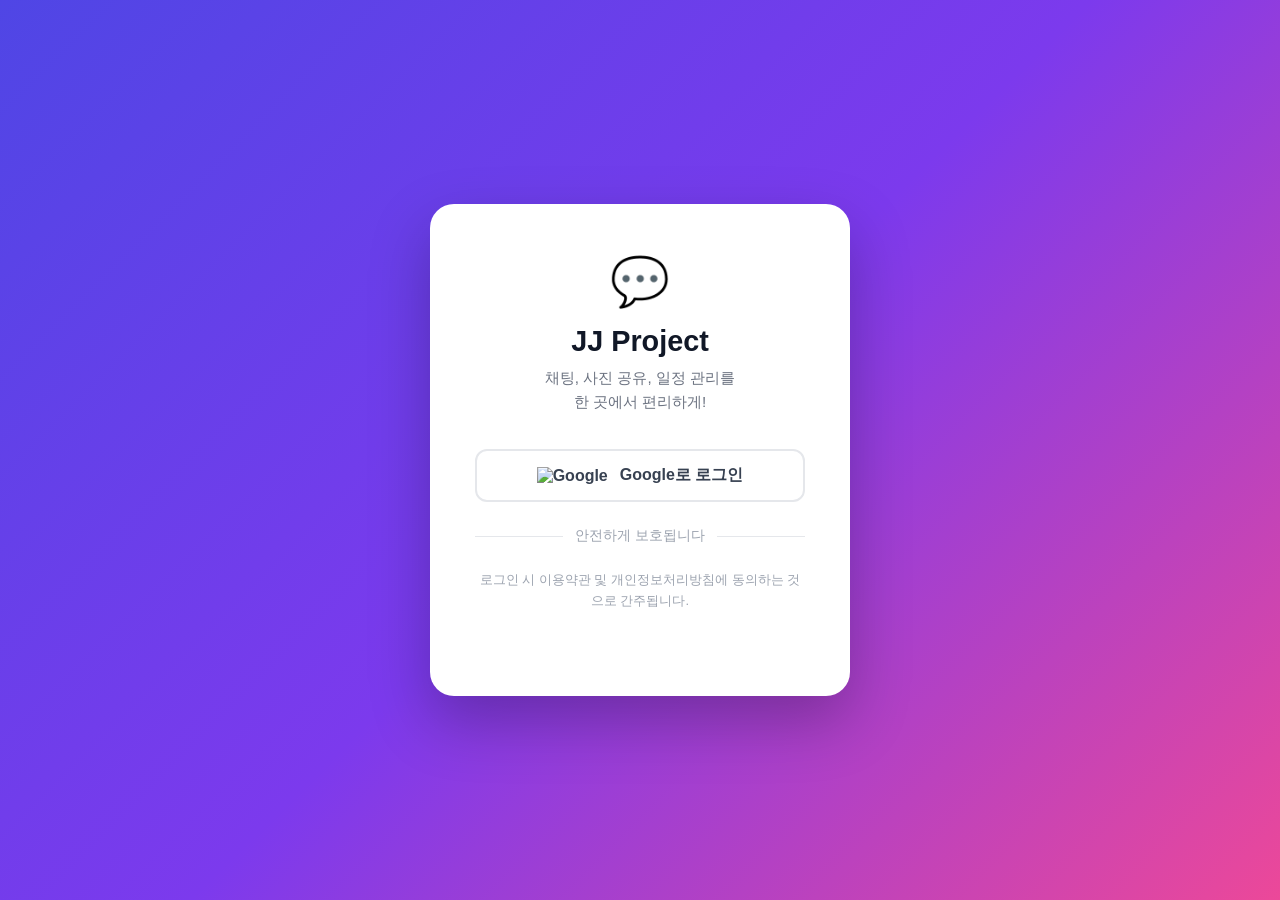
==== index.html @ 4e8d9620 "Initial commit" ====
<!DOCTYPE html>
<html lang="ko">
<head>
  <meta charset="UTF-8">
  <meta name="viewport" content="width=device-width, initial-scale=1.0">
  <title>JJ Project - 로그인</title>
  <link rel="stylesheet" href="css/style.css">
  <script src="https://cdn.jsdelivr.net/npm/@supabase/supabase-js@2"></script>
</head>
<body>

<div class="login-container">
  <div class="login-box">
    <div class="login-logo">💬</div>
    <h1>JJ Project</h1>
    <p>채팅, 사진 공유, 일정 관리를<br>한 곳에서 편리하게!</p>

    <button class="btn-google" onclick="signInWithGoogle()">
      <img src="https://www.gstatic.com/firebasejs/ui/2.0.0/images/auth/google.svg" alt="Google">
      Google로 로그인
    </button>

    <div class="login-divider">안전하게 보호됩니다</div>
    <p style="font-size:0.8rem; color:#9ca3af;">로그인 시 이용약관 및 개인정보처리방침에 동의하는 것으로 간주됩니다.</p>
  </div>
</div>

<div id="toast" class="toast"></div>

<script src="js/config.js"></script>
<script src="js/auth.js"></script>
<script>
  // 이미 로그인된 경우 채팅 페이지로 이동
  supabaseClient.auth.getSession().then(({ data: { session } }) => {
    if (session) {
      window.location.href = 'chat.html'
    }
  })
</script>
</body>
</html>
---- css/style.css ----
@import url('https://fonts.googleapis.com/css2?family=Pretendard:wght@400;500;600;700&display=swap');

* {
  margin: 0;
  padding: 0;
  box-sizing: border-box;
}

:root {
  --primary: #4F46E5;
  --primary-dark: #4338CA;
  --primary-light: #EEF2FF;
  --danger: #EF4444;
  --danger-dark: #DC2626;
  --gray-50: #f9fafb;
  --gray-100: #f3f4f6;
  --gray-200: #e5e7eb;
  --gray-400: #9ca3af;
  --gray-600: #6b7280;
  --gray-700: #374151;
  --gray-900: #111827;
  --shadow: 0 2px 8px rgba(0,0,0,0.08);
  --shadow-lg: 0 10px 30px rgba(0,0,0,0.12);
  --radius: 12px;
}

body {
  font-family: 'Pretendard', -apple-system, BlinkMacSystemFont, sans-serif;
  background-color: #f0f2f5;
  color: var(--gray-900);
  min-height: 100vh;
}

/* ===================== 네비게이션 ===================== */
.navbar {
  background: #ffffff;
  padding: 0 30px;
  display: flex;
  justify-content: space-between;
  align-items: center;
  box-shadow: var(--shadow);
  position: sticky;
  top: 0;
  z-index: 100;
  height: 64px;
}

.navbar .logo {
  font-size: 1.3rem;
  font-weight: 700;
  color: var(--primary);
  text-decoration: none;
}

.nav-links {
  display: flex;
  gap: 5px;
}

.nav-links a {
  padding: 8px 16px;
  border-radius: 8px;
  text-decoration: none;
  color: var(--gray-600);
  font-weight: 500;
  font-size: 0.9rem;
  transition: all 0.2s;
}

.nav-links a:hover,
.nav-links a.active {
  background: var(--primary-light);
  color: var(--primary);
}

.user-info {
  display: flex;
  align-items: center;
  gap: 12px;
}

.user-info img {
  width: 36px;
  height: 36px;
  border-radius: 50%;
  border: 2px solid var(--primary-light);
}

.user-info span {
  font-weight: 600;
  font-size: 0.9rem;
  color: var(--gray-700);
}

/* ===================== 버튼 ===================== */
.btn {
  padding: 10px 20px;
  border: none;
  border-radius: 8px;
  cursor: pointer;
  font-size: 0.9rem;
  font-weight: 600;
  transition: all 0.2s;
  font-family: inherit;
}

.btn-primary {
  background: var(--primary);
  color: white;
}

.btn-primary:hover {
  background: var(--primary-dark);
  transform: translateY(-1px);
}

.btn-danger {
  background: var(--danger);
  color: white;
}

.btn-danger:hover {
  background: var(--danger-dark);
}

.btn-secondary {
  background: var(--gray-100);
  color: var(--gray-700);
}

.btn-secondary:hover {
  background: var(--gray-200);
}

.btn-google {
  display: flex;
  align-items: center;
  justify-content: center;
  gap: 12px;
  width: 100%;
  padding: 14px;
  border: 2px solid var(--gray-200);
  border-radius: 12px;
  background: white;
  cursor: pointer;
  font-size: 1rem;
  font-weight: 600;
  color: var(--gray-700);
  transition: all 0.2s;
  font-family: inherit;
}

.btn-google:hover {
  border-color: var(--primary);
  background: var(--primary-light);
  transform: translateY(-1px);
}

.btn-logout {
  padding: 7px 14px;
  border: 1.5px solid var(--gray-200);
  border-radius: 8px;
  background: white;
  cursor: pointer;
  font-size: 0.85rem;
  font-weight: 600;
  color: var(--gray-600);
  transition: all 0.2s;
  font-family: inherit;
}

.btn-logout:hover {
  border-color: var(--danger);
  color: var(--danger);
}

/* ===================== 로그인 화면 ===================== */
.login-container {
  display: flex;
  justify-content: center;
  align-items: center;
  min-height: 100vh;
  background: linear-gradient(135deg, #4F46E5 0%, #7C3AED 50%, #EC4899 100%);
}

.login-box {
  background: white;
  padding: 50px 45px;
  border-radius: 24px;
  text-align: center;
  width: 100%;
  max-width: 420px;
  box-shadow: 0 25px 60px rgba(0,0,0,0.25);
}

.login-logo {
  font-size: 3rem;
  margin-bottom: 15px;
}

.login-box h1 {
  font-size: 1.8rem;
  font-weight: 700;
  margin-bottom: 8px;
  color: var(--gray-900);
}

.login-box p {
  color: var(--gray-600);
  margin-bottom: 35px;
  font-size: 0.95rem;
  line-height: 1.6;
}

.login-divider {
  display: flex;
  align-items: center;
  gap: 12px;
  margin: 25px 0;
  color: var(--gray-400);
  font-size: 0.85rem;
}

.login-divider::before,
.login-divider::after {
  content: '';
  flex: 1;
  height: 1px;
  background: var(--gray-200);
}

/* ===================== 컨테이너 ===================== */
.container {
  max-width: 1200px;
  margin: 0 auto;
  padding: 24px 20px;
}

.page-header {
  display: flex;
  justify-content: space-between;
  align-items: center;
  margin-bottom: 24px;
}

.page-header h2 {
  font-size: 1.4rem;
  font-weight: 700;
  color: var(--gray-900);
}

/* ===================== 채팅 ===================== */
.chat-container {
  display: grid;
  grid-template-columns: 280px 1fr;
  gap: 20px;
  height: calc(100vh - 112px);
}

.room-list {
  background: white;
  border-radius: var(--radius);
  padding: 15px;
  overflow-y: auto;
  box-shadow: var(--shadow);
}

.room-list-header {
  display: flex;
  justify-content: space-between;
  align-items: center;
  margin-bottom: 12px;
  padding-bottom: 12px;
  border-bottom: 1px solid var(--gray-100);
}

.room-list-header span {
  font-weight: 700;
  color: var(--gray-700);
}

.room-item {
  padding: 12px 14px;
  border-radius: 10px;
  cursor: pointer;
  margin-bottom: 4px;
  transition: all 0.2s;
}

.room-item:hover {
  background: var(--gray-100);
}

.room-item.active {
  background: var(--primary-light);
  color: var(--primary);
}

.chat-box {
  background: white;
  border-radius: var(--radius);
  display: flex;
  flex-direction: column;
  box-shadow: var(--shadow);
  overflow: hidden;
}

.chat-header {
  padding: 16px 20px;
  border-bottom: 1px solid var(--gray-100);
  font-weight: 700;
  color: var(--gray-700);
  background: var(--gray-50);
}

.chat-messages {
  flex: 1;
  overflow-y: auto;
  padding: 20px;
  display: flex;
  flex-direction: column;
  gap: 12px;
}

.chat-empty {
  display: flex;
  flex-direction: column;
  align-items: center;
  justify-content: center;
  height: 100%;
  color: var(--gray-400);
  gap: 10px;
}

.message {
  display: flex;
  gap: 10px;
  align-items: flex-end;
}

.message.mine {
  flex-direction: row-reverse;
}

.message img {
  width: 34px;
  height: 34px;
  border-radius: 50%;
  flex-shrink: 0;
}

.message-content {
  max-width: 65%;
}

.message-name {
  font-size: 0.72rem;
  color: var(--gray-400);
  margin-bottom: 4px;
  padding: 0 4px;
}

.message.mine .message-name {
  text-align: right;
}

.message-bubble {
  padding: 10px 14px;
  border-radius: 16px;
  background: var(--gray-100);
  font-size: 0.9rem;
  line-height: 1.5;
  word-break: break-word;
}

.message.mine .message-bubble {
  background: var(--primary);
  color: white;
}

.message-time {
  font-size: 0.68rem;
  color: var(--gray-400);
  margin-top: 3px;
  padding: 0 4px;
}

.message.mine .message-time {
  text-align: right;
}

.chat-input {
  padding: 14px 16px;
  border-top: 1px solid var(--gray-200);
  display: flex;
  gap: 10px;
  background: white;
}

.chat-input input {
  flex: 1;
  padding: 11px 16px;
  border: 2px solid var(--gray-200);
  border-radius: 10px;
  font-size: 0.9rem;
  outline: none;
  transition: border-color 0.2s;
  font-family: inherit;
}

.chat-input input:focus {
  border-color: var(--primary);
}

/* ===================== 갤러리 ===================== */
.upload-area {
  border: 2px dashed var(--primary);
  border-radius: var(--radius);
  padding: 45px;
  text-align: center;
  cursor: pointer;
  margin-bottom: 24px;
  transition: all 0.2s;
  background: #f8f9ff;
}

.upload-area:hover {
  background: var(--primary-light);
}

.upload-area .upload-icon {
  font-size: 3rem;
  margin-bottom: 12px;
}

.upload-area p {
  color: var(--gray-600);
  margin-top: 6px;
  font-size: 0.9rem;
}

.upload-area strong {
  color: var(--primary);
}

.gallery-grid {
  display: grid;
  grid-template-columns: repeat(auto-fill, minmax(220px, 1fr));
  gap: 16px;
}

.photo-card {
  border-radius: var(--radius);
  overflow: hidden;
  box-shadow: var(--shadow);
  background: white;
  transition: transform 0.2s, box-shadow 0.2s;
}

.photo-card:hover {
  transform: translateY(-3px);
  box-shadow: var(--shadow-lg);
}

.photo-card img {
  width: 100%;
  height: 180px;
  object-fit: cover;
  cursor: pointer;
  display: block;
}

.photo-info {
  padding: 12px;
}

.photo-info .file-name {
  font-weight: 600;
  color: var(--gray-700);
  font-size: 0.85rem;
  white-space: nowrap;
  overflow: hidden;
  text-overflow: ellipsis;
  margin-bottom: 4px;
}

.photo-info .file-meta {
  font-size: 0.75rem;
  color: var(--gray-400);
  margin-bottom: 10px;
}

.photo-actions {
  display: flex;
  gap: 6px;
}

/* ===================== 이미지 미리보기 모달 ===================== */
.image-preview-modal {
  position: fixed;
  top: 0;
  left: 0;
  width: 100%;
  height: 100%;
  background: rgba(0,0,0,0.92);
  display: none;
  justify-content: center;
  align-items: center;
  z-index: 2000;
  flex-direction: column;
  gap: 16px;
}

.image-preview-modal.active {
  display: flex;
}

.image-preview-modal img {
  max-width: 90vw;
  max-height: 80vh;
  border-radius: 10px;
  object-fit: contain;
}

.preview-controls {
  display: flex;
  gap: 12px;
  align-items: center;
}

.preview-title {
  color: white;
  font-size: 0.9rem;
  font-weight: 600;
}

.close-btn {
  position: absolute;
  top: 20px;
  right: 20px;
  color: white;
  font-size: 2rem;
  cursor: pointer;
  background: none;
  border: none;
  line-height: 1;
  opacity: 0.8;
  transition: opacity 0.2s;
}

.close-btn:hover {
  opacity: 1;
}

/* ===================== 일정 ===================== */
.schedule-list {
  display: flex;
  flex-direction: column;
  gap: 10px;
}

.schedule-section-title {
  font-weight: 700;
  margin: 16px 0 10px;
  font-size: 0.95rem;
}

.schedule-item {
  background: white;
  border-radius: var(--radius);
  padding: 18px 20px;
  box-shadow: var(--shadow);
  border-left: 4px solid var(--primary);
  display: flex;
  justify-content: space-between;
  align-items: center;
  gap: 12px;
  transition: transform 0.2s;
}

.schedule-item:hover {
  transform: translateX(3px);
}

.schedule-title {
  font-weight: 700;
  font-size: 1rem;
  margin-bottom: 5px;
  color: var(--gray-900);
}

.schedule-date {
  font-size: 0.83rem;
  color: var(--gray-600);
}

.schedule-desc {
  font-size: 0.83rem;
  color: var(--gray-600);
  margin-top: 5px;
}

.schedule-actions {
  display: flex;
  gap: 6px;
  flex-shrink: 0;
}

/* ===================== 모달 ===================== */
.modal-overlay {
  position: fixed;
  top: 0;
  left: 0;
  width: 100%;
  height: 100%;
  background: rgba(0,0,0,0.5);
  display: none;
  justify-content: center;
  align-items: center;
  z-index: 1000;
}

.modal-overlay.active {
  display: flex;
}

.modal {
  background: white;
  border-radius: 20px;
  padding: 32px;
  width: 90%;
  max-width: 480px;
  max-height: 90vh;
  overflow-y: auto;
  box-shadow: 0 20px 60px rgba(0,0,0,0.2);
}

.modal h2 {
  margin-bottom: 24px;
  color: var(--gray-900);
  font-size: 1.2rem;
}

.modal-footer {
  display: flex;
  gap: 10px;
  justify-content: flex-end;
  margin-top: 24px;
}

.form-group {
  margin-bottom: 16px;
}

.form-group label {
  display: block;
  font-weight: 600;
  margin-bottom: 7px;
  color: var(--gray-700);
  font-size: 0.9rem;
}

.form-group input,
.form-group textarea,
.form-group select {
  width: 100%;
  padding: 11px 14px;
  border: 2px solid var(--gray-200);
  border-radius: 10px;
  font-size: 0.9rem;
  outline: none;
  transition: border-color 0.2s;
  font-family: inherit;
  background: white;
}

.form-group input:focus,
.form-group textarea:focus {
  border-color: var(--primary);
}

.form-group textarea {
  resize: vertical;
  min-height: 80px;
}

/* ===================== 토스트 ===================== */
.toast {
  position: fixed;
  bottom: 30px;
  right: 30px;
  background: var(--gray-900);
  color: white;
  padding: 12px 20px;
  border-radius: 10px;
  font-size: 0.9rem;
  font-weight: 500;
  opacity: 0;
  transform: translateY(10px);
  transition: all 0.3s;
  z-index: 9999;
  max-width: 300px;
}

.toast.show {
  opacity: 1;
  transform: translateY(0);
}

.toast.error {
  background: var(--danger);
}

/* ===================== 반응형 ===================== */
@media (max-width: 768px) {
  .navbar {
    padding: 0 16px;
  }

  .nav-links a {
    padding: 7px 10px;
    font-size: 0.82rem;
  }

  .chat-container {
    grid-template-columns: 1fr;
    height: auto;
  }

  .room-list {
    height: 180px;
  }

  .chat-box {
    height: 500px;
  }

  .gallery-grid {
    grid-template-columns: repeat(auto-fill, minmax(160px, 1fr));
  }

  .container {
    padding: 16px;
  }

  .page-header {
    flex-direction: column;
    gap: 12px;
    align-items: flex-start;
  }
}
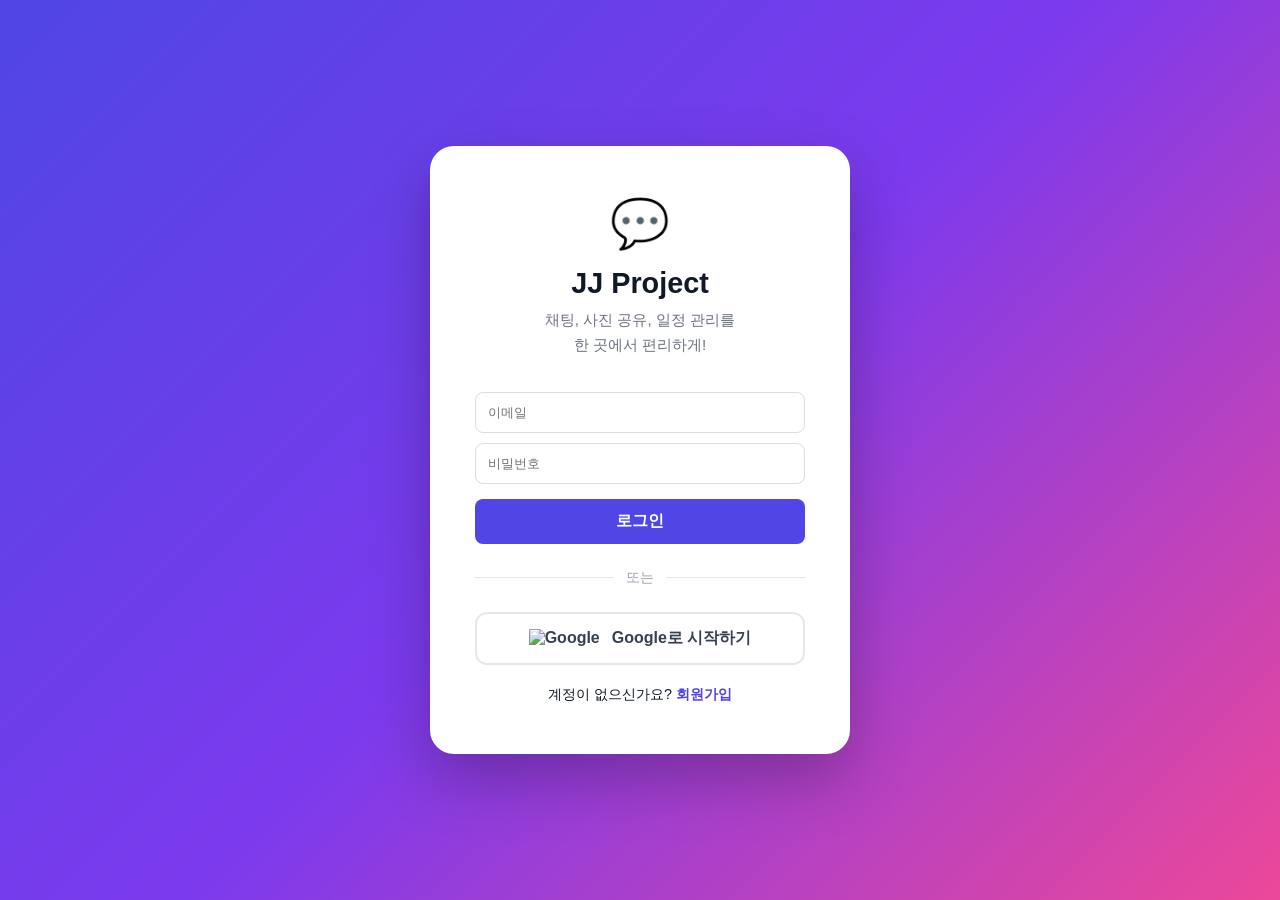
==== commit 53fee12b: "Add email authentication and admin approval flow" ====
--- a/index.html
+++ b/index.html
@@ -15,13 +15,22 @@
     <h1>JJ Project</h1>
     <p>채팅, 사진 공유, 일정 관리를<br>한 곳에서 편리하게!</p>
 
+    <div class="email-login-form">
+      <input type="email" id="loginEmail" placeholder="이메일" class="input-field" style="width:100%; margin-bottom:10px; padding:12px; border-radius:8px; border:1px solid #ddd;">
+      <input type="password" id="loginPassword" placeholder="비밀번호" class="input-field" style="width:100%; margin-bottom:15px; padding:12px; border-radius:8px; border:1px solid #ddd;">
+      <button class="btn btn-primary" style="width:100%; padding:12px; font-size:1rem; border-radius:8px;" onclick="signInWithEmail()">로그인</button>
+    </div>
+
+    <div class="login-divider">또는</div>
+
     <button class="btn-google" onclick="signInWithGoogle()">
       <img src="https://www.gstatic.com/firebasejs/ui/2.0.0/images/auth/google.svg" alt="Google">
-      Google로 로그인
+      Google로 시작하기
     </button>
 
-    <div class="login-divider">안전하게 보호됩니다</div>
-    <p style="font-size:0.8rem; color:#9ca3af;">로그인 시 이용약관 및 개인정보처리방침에 동의하는 것으로 간주됩니다.</p>
+    <div style="margin-top:20px; text-align:center; font-size:0.9rem;">
+      계정이 없으신가요? <a href="signup.html" style="color:#4F46E5; text-decoration:none; font-weight:bold;">회원가입</a>
+    </div>
   </div>
 </div>
 
